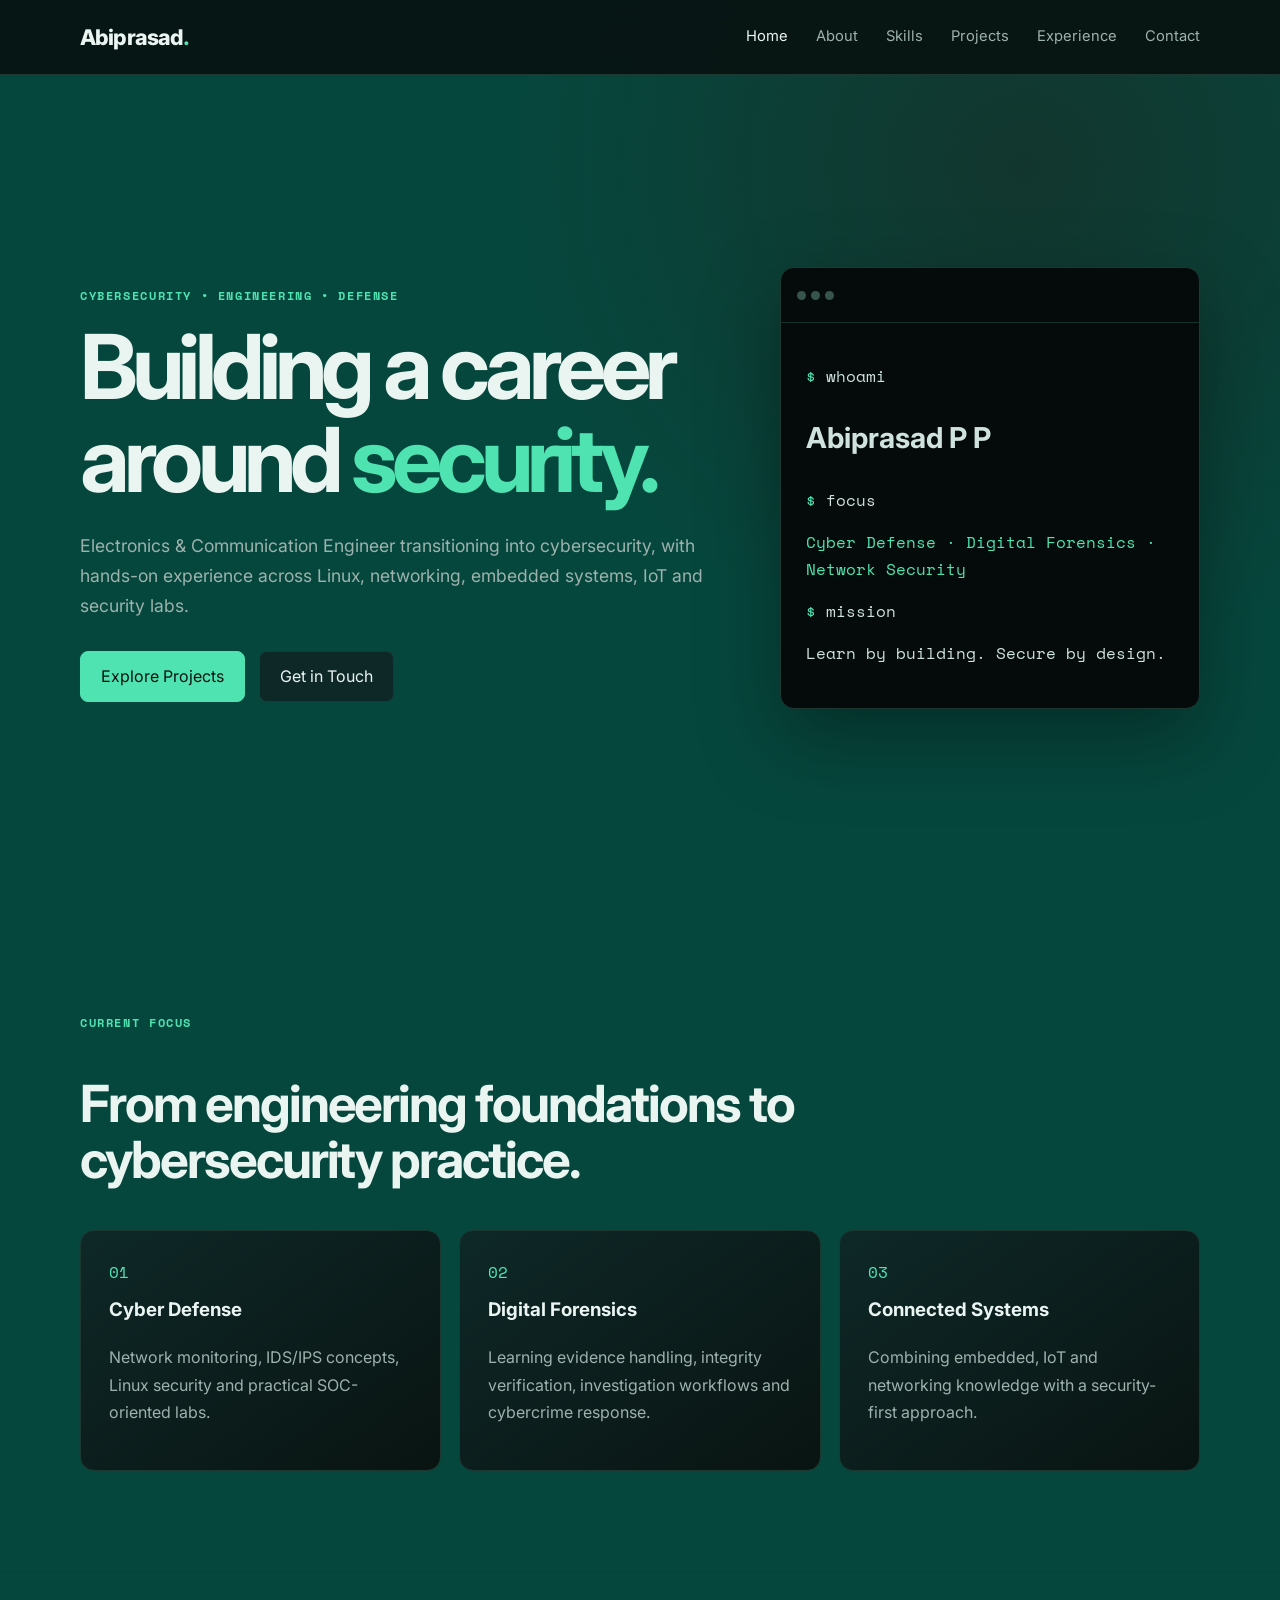
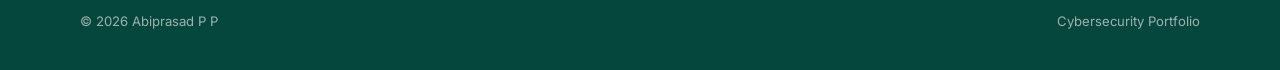
==== index.html @ a436178d "initial personal website" ====
<!DOCTYPE html>
<html lang="en">
<head>
  <meta charset="UTF-8">
  <meta name="viewport" content="width=device-width, initial-scale=1.0">
  <meta name="description" content="Abiprasad P P — Cybersecurity portfolio, projects, skills and professional profile.">
  <title>Abiprasad P P | Cybersecurity</title>
  <link rel="stylesheet" href="assets/css/style.css">
</head>
<body>
  <header class="site-header">
    <nav class="nav container" aria-label="Main navigation">
      <a class="brand" href="index.html">Abiprasad<span>.</span></a>
      <button class="menu-toggle" aria-label="Toggle navigation" aria-expanded="false">☰</button>
      <div class="nav-links">
        <a class="active" href="index.html">Home</a>
        <a href="about.html">About</a>
        <a href="skills.html">Skills</a>
        <a href="projects.html">Projects</a>
        <a href="experience.html">Experience</a>
        <a href="contact.html">Contact</a>
      </div>
    </nav>
  </header>

  <main>
    <section class="hero container">
      <div class="hero-copy">
        <p class="eyebrow">CYBERSECURITY • ENGINEERING • DEFENSE</p>
        <h1>Building a career around <span>security.</span></h1>
        <p class="lead">Electronics & Communication Engineer transitioning into cybersecurity, with hands-on experience across Linux, networking, embedded systems, IoT and security labs.</p>
        <div class="actions">
          <a class="btn primary" href="projects.html">Explore Projects</a>
          <a class="btn secondary" href="contact.html">Get in Touch</a>
        </div>
      </div>
      <div class="hero-card">
        <div class="terminal-top"><span></span><span></span><span></span></div>
        <div class="terminal-body">
          <p><span class="prompt">$</span> whoami</p>
          <h2>Abiprasad P P</h2>
          <p><span class="prompt">$</span> focus</p>
          <p class="green">Cyber Defense · Digital Forensics · Network Security</p>
          <p><span class="prompt">$</span> mission</p>
          <p>Learn by building. Secure by design.</p>
        </div>
      </div>
    </section>

    <section class="section container">
      <div class="section-heading">
        <p class="eyebrow">CURRENT FOCUS</p>
        <h2>From engineering foundations to cybersecurity practice.</h2>
      </div>
      <div class="cards three">
        <article class="card"><span class="icon">01</span><h3>Cyber Defense</h3><p>Network monitoring, IDS/IPS concepts, Linux security and practical SOC-oriented labs.</p></article>
        <article class="card"><span class="icon">02</span><h3>Digital Forensics</h3><p>Learning evidence handling, integrity verification, investigation workflows and cybercrime response.</p></article>
        <article class="card"><span class="icon">03</span><h3>Connected Systems</h3><p>Combining embedded, IoT and networking knowledge with a security-first approach.</p></article>
      </div>
    </section>
  </main>

  <footer class="footer"><div class="container footer-inner"><p>© 2026 Abiprasad P P</p><p>Cybersecurity Portfolio</p></div></footer>
  <script src="assets/js/main.js"></script>
</body>
</html>
---- assets/css/style.css ----
@import url('https://fonts.googleapis.com/css2?family=Inter:wght@400;500;600;700;800&family=Space+Mono:wght@400;700&display=swap');

:root {
    --bg: #06473d;
    --surface: #0e2828;
    --surface2: #10211e;
    --text: #eaf5f2;
    --muted: #9db2ad;
    --accent: #50e3b2;
    --accent2: #21b98c;
    --line: #1d3731;
    --max: 1120px
}

* {
    box-sizing: border-box
}

html {
    scroll-behavior: smooth
}

body {
    margin: 0;
    background: radial-gradient(circle at 80% 10%, #12362e 0, transparent 28%), var(--bg);
    color: var(--text);
    font-family: Inter, system-ui, sans-serif;
    line-height: 1.7
}

a {
    color: inherit;
    text-decoration: none
}

.container {
    width: min(calc(100% - 40px), var(--max));
    margin: auto
}

.site-header {
    position: sticky;
    top: 0;
    z-index: 10;
    background: rgba(7, 16, 15, .88);
    backdrop-filter: blur(14px);
    border-bottom: 1px solid var(--line)
}

.nav {
    min-height: 74px;
    display: flex;
    align-items: center;
    justify-content: space-between
}

.brand {
    font-weight: 800;
    font-size: 1.35rem;
    letter-spacing: -.04em
}

.brand span,
h1 span {
    color: var(--accent)
}

.nav-links {
    display: flex;
    gap: 28px;
    font-size: .92rem
}

.nav-links a {
    color: var(--muted);
    transition: .2s
}

.nav-links a:hover,
.nav-links a.active {
    color: var(--text)
}

.menu-toggle {
    display: none;
    background: none;
    border: 0;
    color: var(--text);
    font-size: 1.5rem
}

.hero {
    min-height: calc(100vh - 74px);
    display: grid;
    grid-template-columns: 1.2fr .8fr;
    gap: 70px;
    align-items: center
}

.eyebrow,
.tag {
    font-family: "Space Mono", monospace;
    color: var(--accent);
    font-size: .72rem;
    letter-spacing: .14em;
    font-weight: 700
}

.hero h1,
.page-hero h1 {
    font-size: clamp(3rem, 7vw, 5.8rem);
    line-height: 1.03;
    letter-spacing: -.065em;
    margin: 16px 0 25px
}

.lead,
.page-hero>p:last-child {
    color: var(--muted);
    font-size: 1.1rem;
    max-width: 700px
}

.actions {
    display: flex;
    gap: 14px;
    margin-top: 30px;
    flex-wrap: wrap
}

.btn {
    display: inline-flex;
    justify-content: center;
    align-items: center;
    border: 1px solid var(--accent);
    padding: 11px 20px;
    border-radius: 8px;
    font-weight: 700;
    cursor: pointer;
    font: inherit
}

.btn.primary {
    background: var(--accent);
    color: #05120f
}

.btn.secondary {
    color: var(--text);
    border-color: var(--line);
    background: var(--surface)
}

.hero-card {
    background: #050b0a;
    border: 1px solid var(--line);
    border-radius: 14px;
    box-shadow: 0 30px 80px rgba(0, 0, 0, .35);
    overflow: hidden;
    font-family: "Space Mono", monospace
}

.terminal-top {
    padding: 13px 16px;
    border-bottom: 1px solid #173029
}

.terminal-top span {
    display: inline-block;
    width: 9px;
    height: 9px;
    border-radius: 50%;
    background: #35544c;
    margin-right: 5px
}

.terminal-body {
    padding: 25px;
    color: #cfe2dd
}

.terminal-body h2 {
    font-family: Inter, sans-serif;
    font-size: 1.8rem
}

.terminal-body p {
    margin: 15px 0
}

.prompt,
.green {
    color: var(--accent)
}

.section {
    padding: 100px 0
}

.section-heading {
    max-width: 750px;
    margin-bottom: 35px
}

.section-heading h2,
.section h2 {
    font-size: clamp(2rem, 4vw, 3.2rem);
    line-height: 1.1;
    letter-spacing: -.04em
}

.cards.three {
    display: grid;
    grid-template-columns: repeat(3, 1fr);
    gap: 18px
}

.card,
.skill-card,
.info-panel,
.contact-form {
    background: linear-gradient(145deg, var(--surface), #091411);
    border: 1px solid var(--line);
    border-radius: 14px;
    padding: 28px
}

.card h3,
.skill-card h3 {
    margin-top: 8px
}

.card p,
.skill-card li,
.two-col p,
.timeline-item p,
.project p,
.muted {
    color: var(--muted)
}

.icon,
.project-number {
    font-family: "Space Mono", monospace;
    color: var(--accent)
}

.page-hero {
    padding: 100px 0 55px
}

.two-col {
    display: grid;
    grid-template-columns: 1.2fr .8fr;
    gap: 60px
}

.info-panel {
    align-self: start
}

.info-panel div {
    padding: 17px 0;
    border-bottom: 1px solid var(--line);
    display: flex;
    flex-direction: column
}

.info-panel div:last-child {
    border-bottom: 0
}

.info-panel span {
    color: var(--muted);
    font-size: .92rem
}

.skill-grid {
    display: grid;
    grid-template-columns: repeat(2, 1fr);
    gap: 18px
}

.skill-card ul {
    padding-left: 20px;
    margin-bottom: 0
}

.project-list {
    display: grid;
    gap: 18px
}

.project {
    display: grid;
    grid-template-columns: 70px 1fr;
    gap: 25px;
    background: var(--surface);
    border: 1px solid var(--line);
    border-radius: 14px;
    padding: 30px
}

.project h2 {
    margin: 4px 0 12px;
    font-size: 1.55rem
}

.chips {
    display: flex;
    gap: 8px;
    flex-wrap: wrap
}

.chips span {
    border: 1px solid var(--line);
    border-radius: 100px;
    padding: 4px 10px;
    font-size: .78rem;
    color: #c5d9d4
}

.timeline {
    max-width: 850px;
    margin: auto;
    border-left: 1px solid var(--line);
    padding-left: 35px
}

.timeline-item {
    position: relative;
    padding: 0 0 55px
}

.timeline-item:last-child {
    padding-bottom: 0
}

.dot {
    position: absolute;
    left: -42px;
    top: 7px;
    width: 13px;
    height: 13px;
    border: 3px solid var(--bg);
    background: var(--accent);
    border-radius: 50%;
    box-shadow: 0 0 0 1px var(--accent)
}

.timeline-item h2 {
    font-size: 1.45rem;
    margin: 5px 0
}

.contact-grid {
    display: grid;
    grid-template-columns: .9fr 1.1fr;
    gap: 70px
}

.contact-detail {
    padding: 18px 0;
    border-bottom: 1px solid var(--line);
    display: flex;
    flex-direction: column
}

.contact-detail span {
    color: var(--muted)
}

.contact-form {
    display: grid;
    gap: 18px
}

.contact-form label {
    font-weight: 600
}

.contact-form input,
.contact-form textarea {
    display: block;
    width: 100%;
    margin-top: 7px;
    background: #07100f;
    border: 1px solid var(--line);
    border-radius: 8px;
    color: var(--text);
    padding: 12px;
    font: inherit;
    outline: none
}

.contact-form input:focus,
.contact-form textarea:focus {
    border-color: var(--accent)
}

.error {
    display: block;
    color: #ff9f9f;
    font-size: .78rem;
    min-height: 1.1em
}

.form-status {
    color: var(--accent);
    margin: 0
}

.footer {
    border-top: 1px solid var(--line);
    padding: 25px 0;
    color: var(--muted);
    font-size: .82rem
}

.footer-inner {
    display: flex;
    justify-content: space-between;
    gap: 20px
}

code {
    color: var(--accent)
}

@media(max-width:800px) {
    .nav-links {
        display: none;
        position: absolute;
        left: 0;
        right: 0;
        top: 74px;
        background: var(--bg);
        padding: 20px;
        flex-direction: column;
        gap: 14px;
        border-bottom: 1px solid var(--line)
    }

    .nav-links.open {
        display: flex
    }

    .menu-toggle {
        display: block
    }

    .hero,
    .two-col,
    .contact-grid {
        grid-template-columns: 1fr;
        gap: 35px
    }

    .hero {
        padding: 70px 0;
        min-height: auto
    }

    .cards.three,
    .skill-grid {
        grid-template-columns: 1fr
    }

    .page-hero {
        padding: 70px 0 35px
    }

    .section {
        padding: 65px 0
    }

    .footer-inner {
        flex-direction: column
    }
}
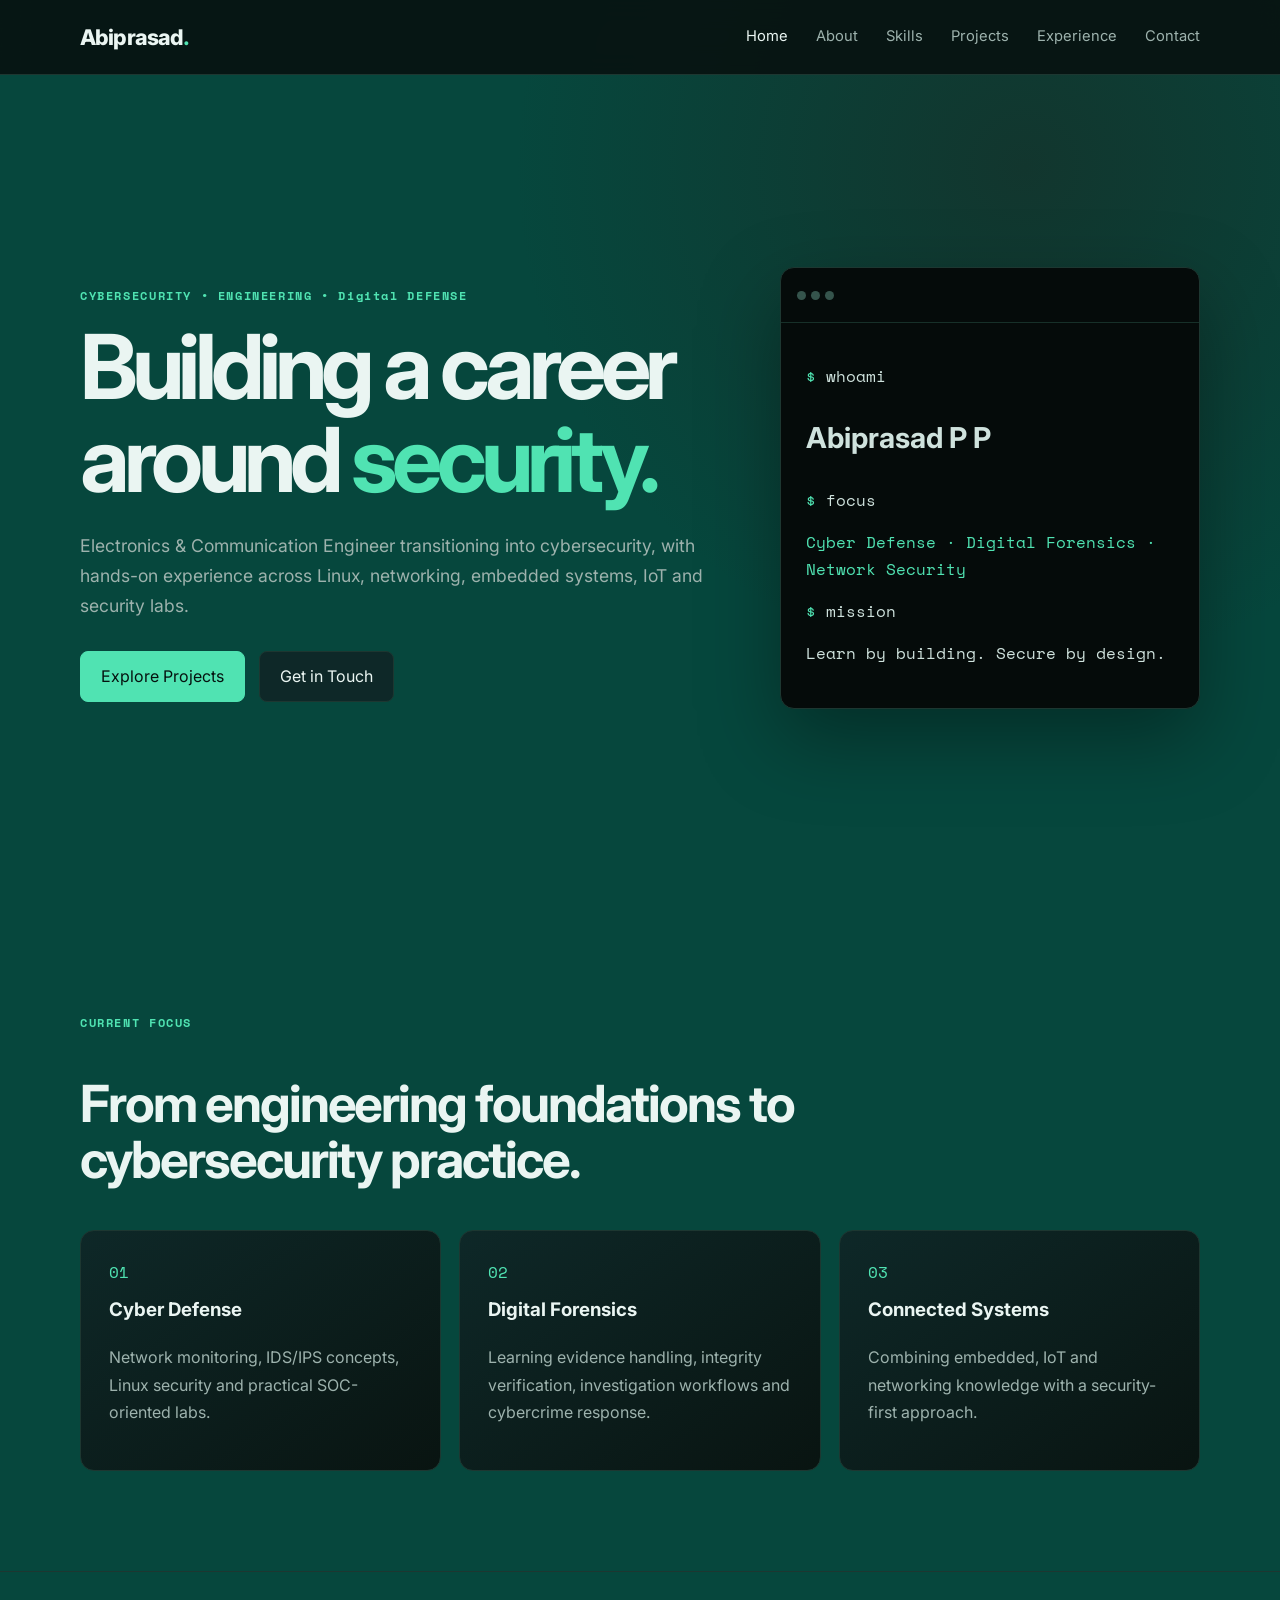
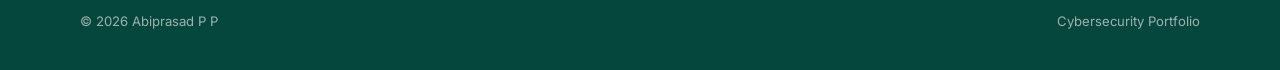
==== commit fafe8d43: "update homepage  security tagline" ====
--- a/index.html
+++ b/index.html
@@ -26,7 +26,7 @@
   <main>
     <section class="hero container">
       <div class="hero-copy">
-        <p class="eyebrow">CYBERSECURITY • ENGINEERING • DEFENSE</p>
+        <p class="eyebrow">CYBERSECURITY • ENGINEERING • Digital DEFENSE</p>
         <h1>Building a career around <span>security.</span></h1>
         <p class="lead">Electronics & Communication Engineer transitioning into cybersecurity, with hands-on experience across Linux, networking, embedded systems, IoT and security labs.</p>
         <div class="actions">
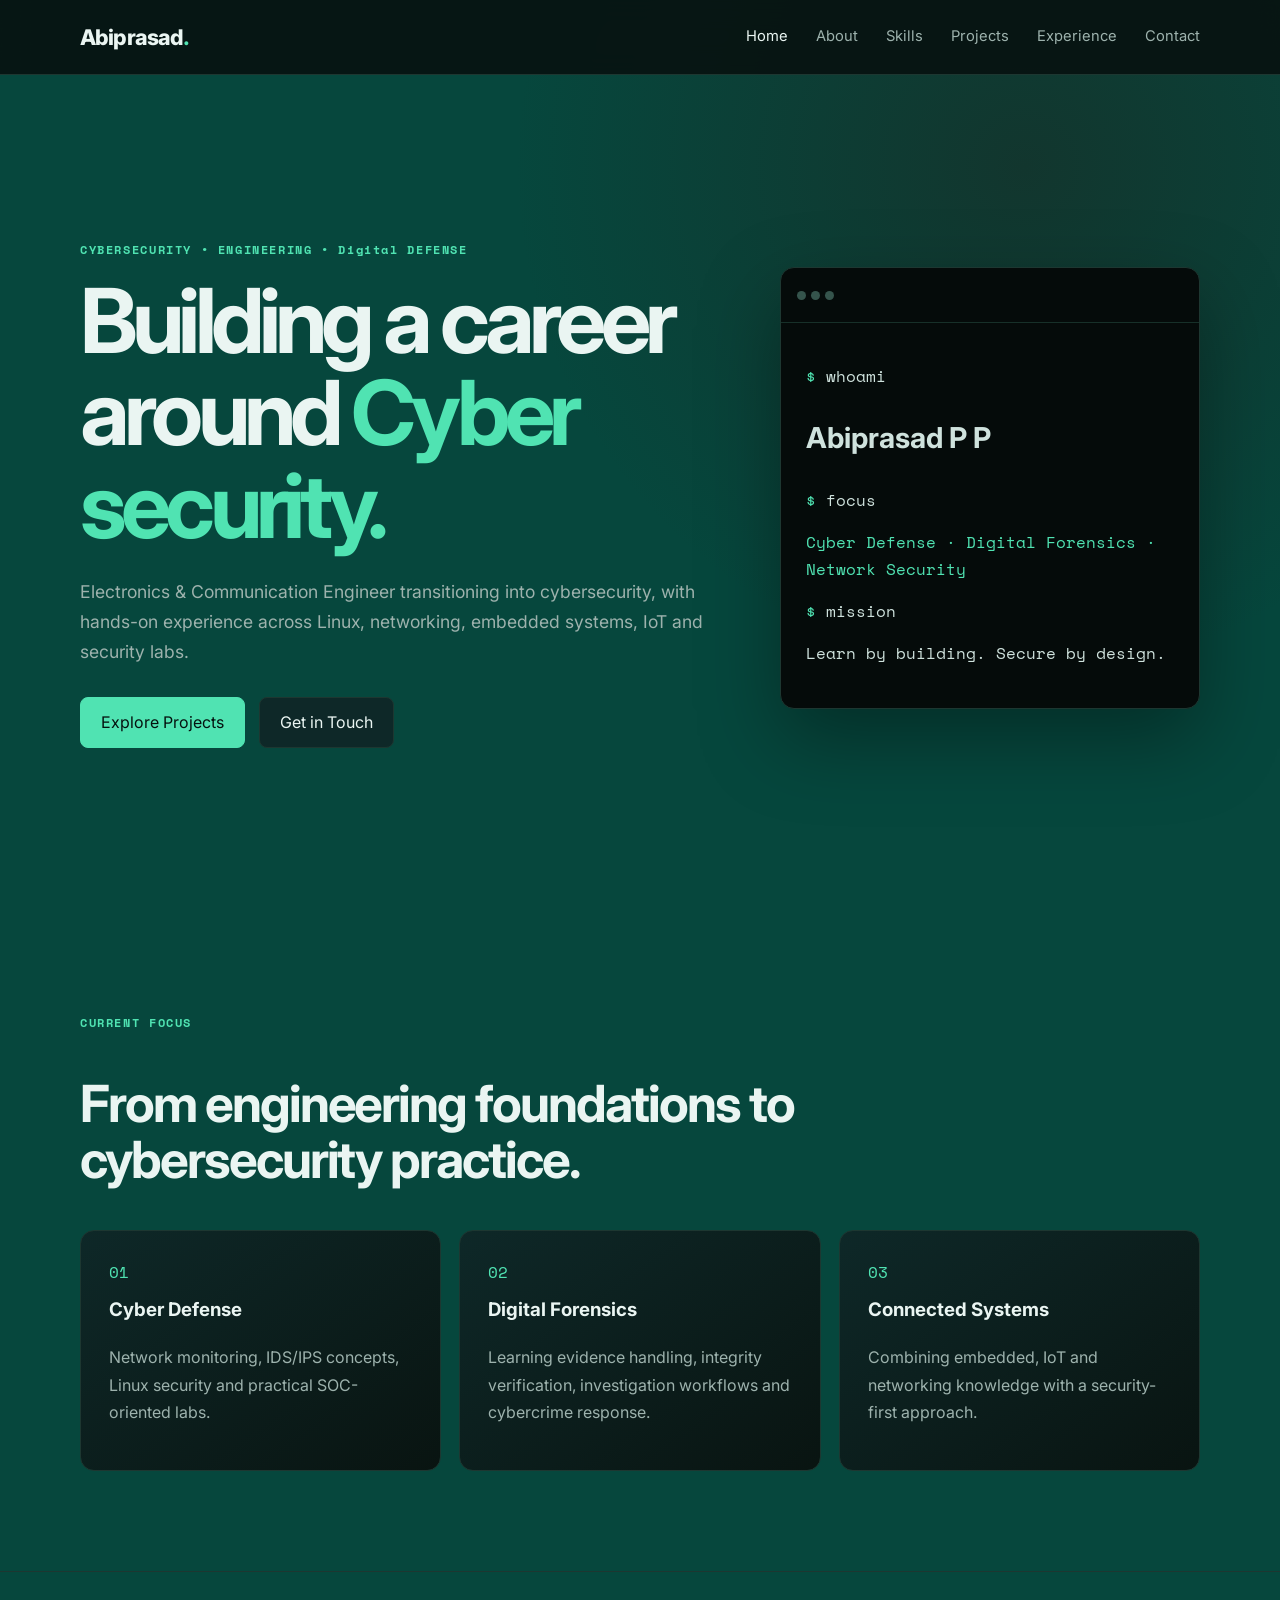
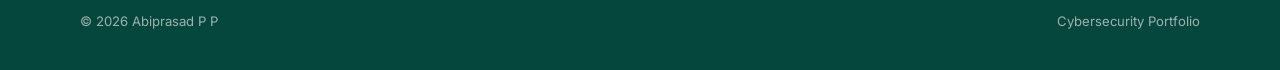
==== commit bdfa8bab: "update home page head line" ====
--- a/index.html
+++ b/index.html
@@ -27,7 +27,7 @@
     <section class="hero container">
       <div class="hero-copy">
         <p class="eyebrow">CYBERSECURITY • ENGINEERING • Digital DEFENSE</p>
-        <h1>Building a career around <span>security.</span></h1>
+        <h1>Building a career around <span>Cyber security.</span></h1>
         <p class="lead">Electronics & Communication Engineer transitioning into cybersecurity, with hands-on experience across Linux, networking, embedded systems, IoT and security labs.</p>
         <div class="actions">
           <a class="btn primary" href="projects.html">Explore Projects</a>
